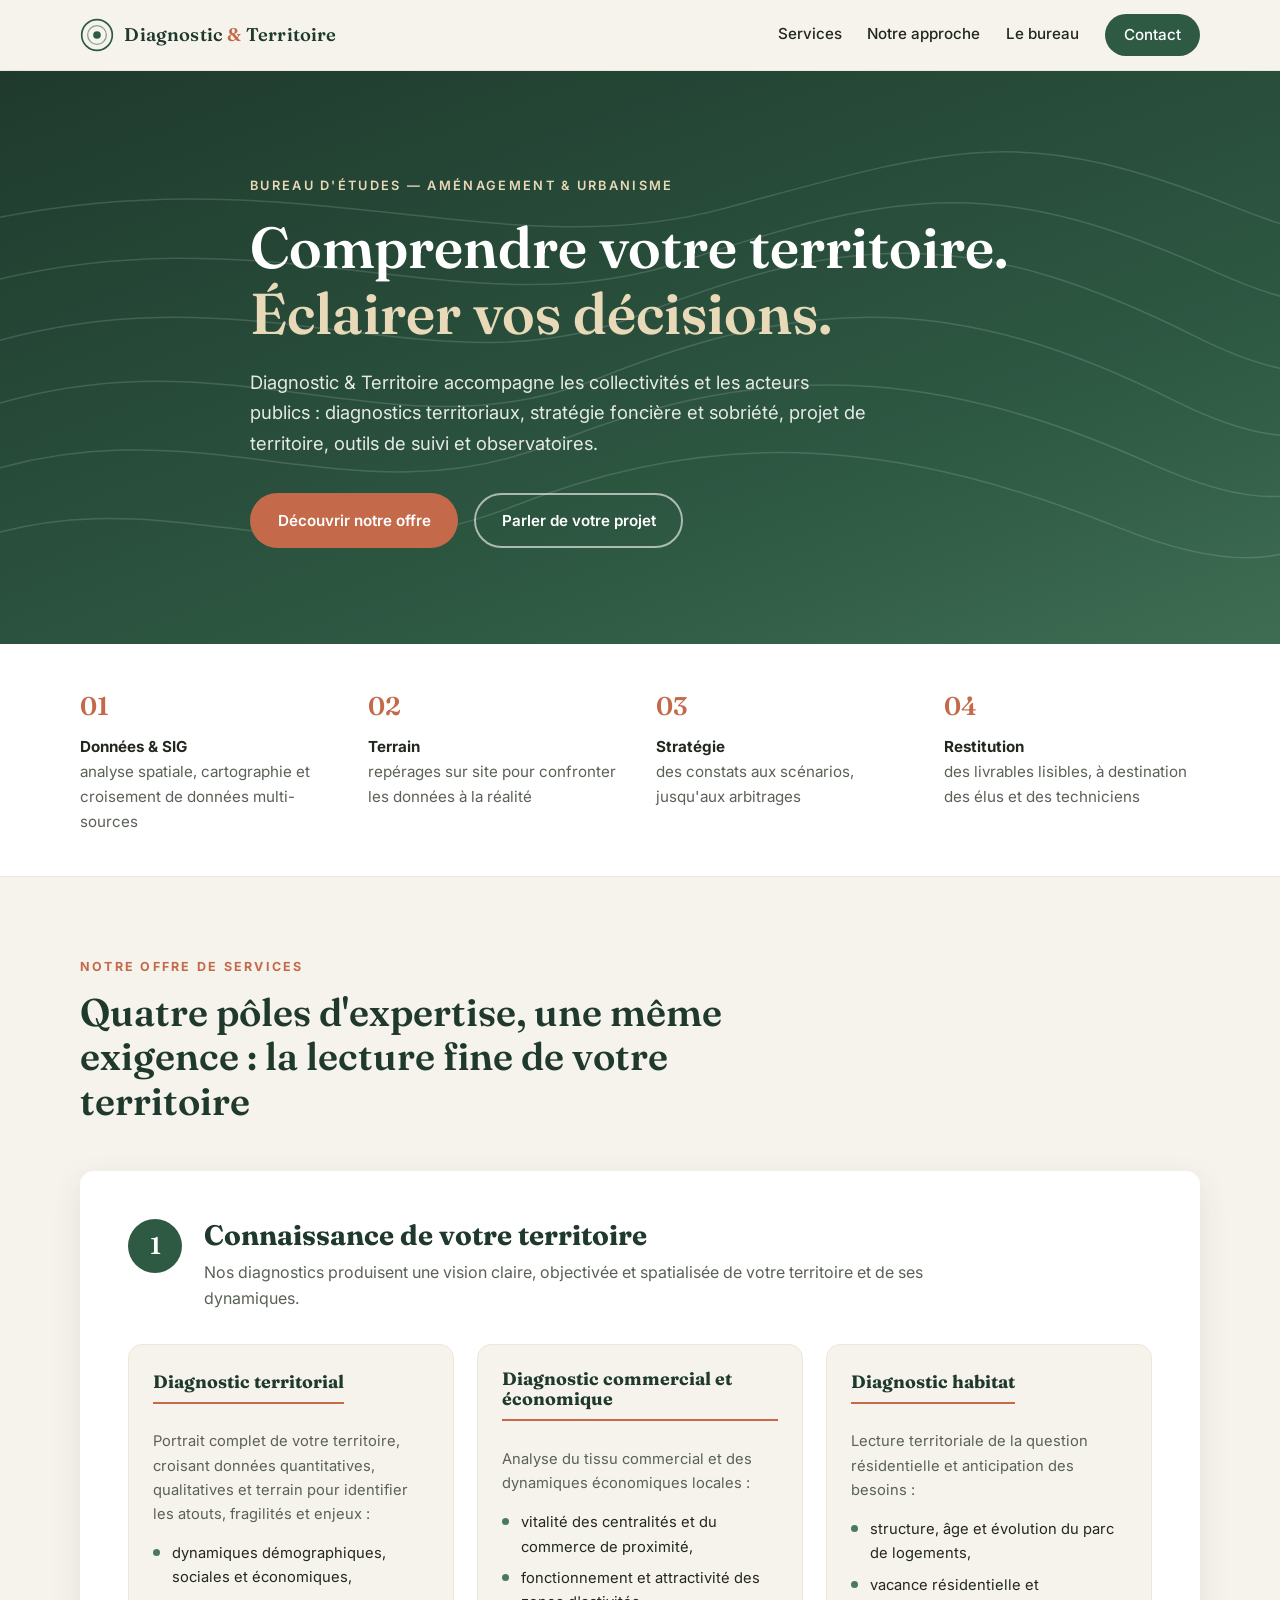
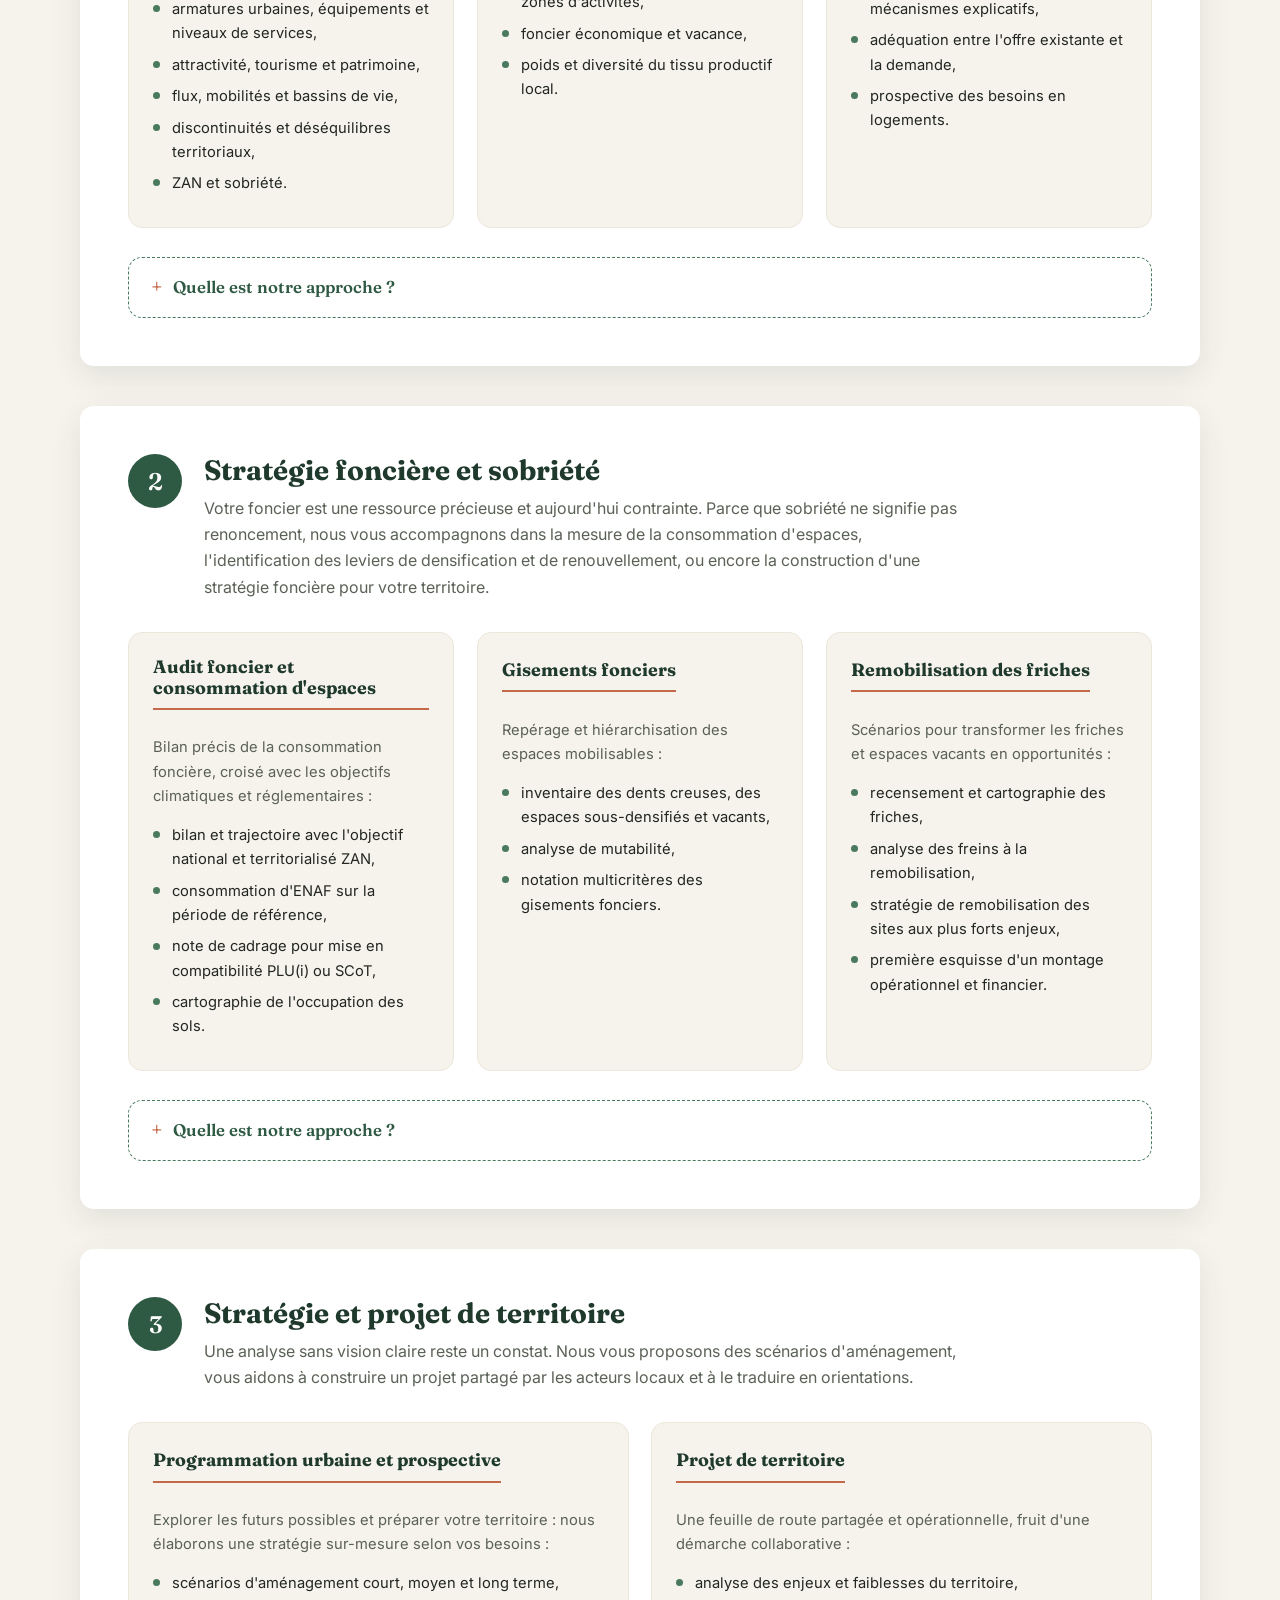
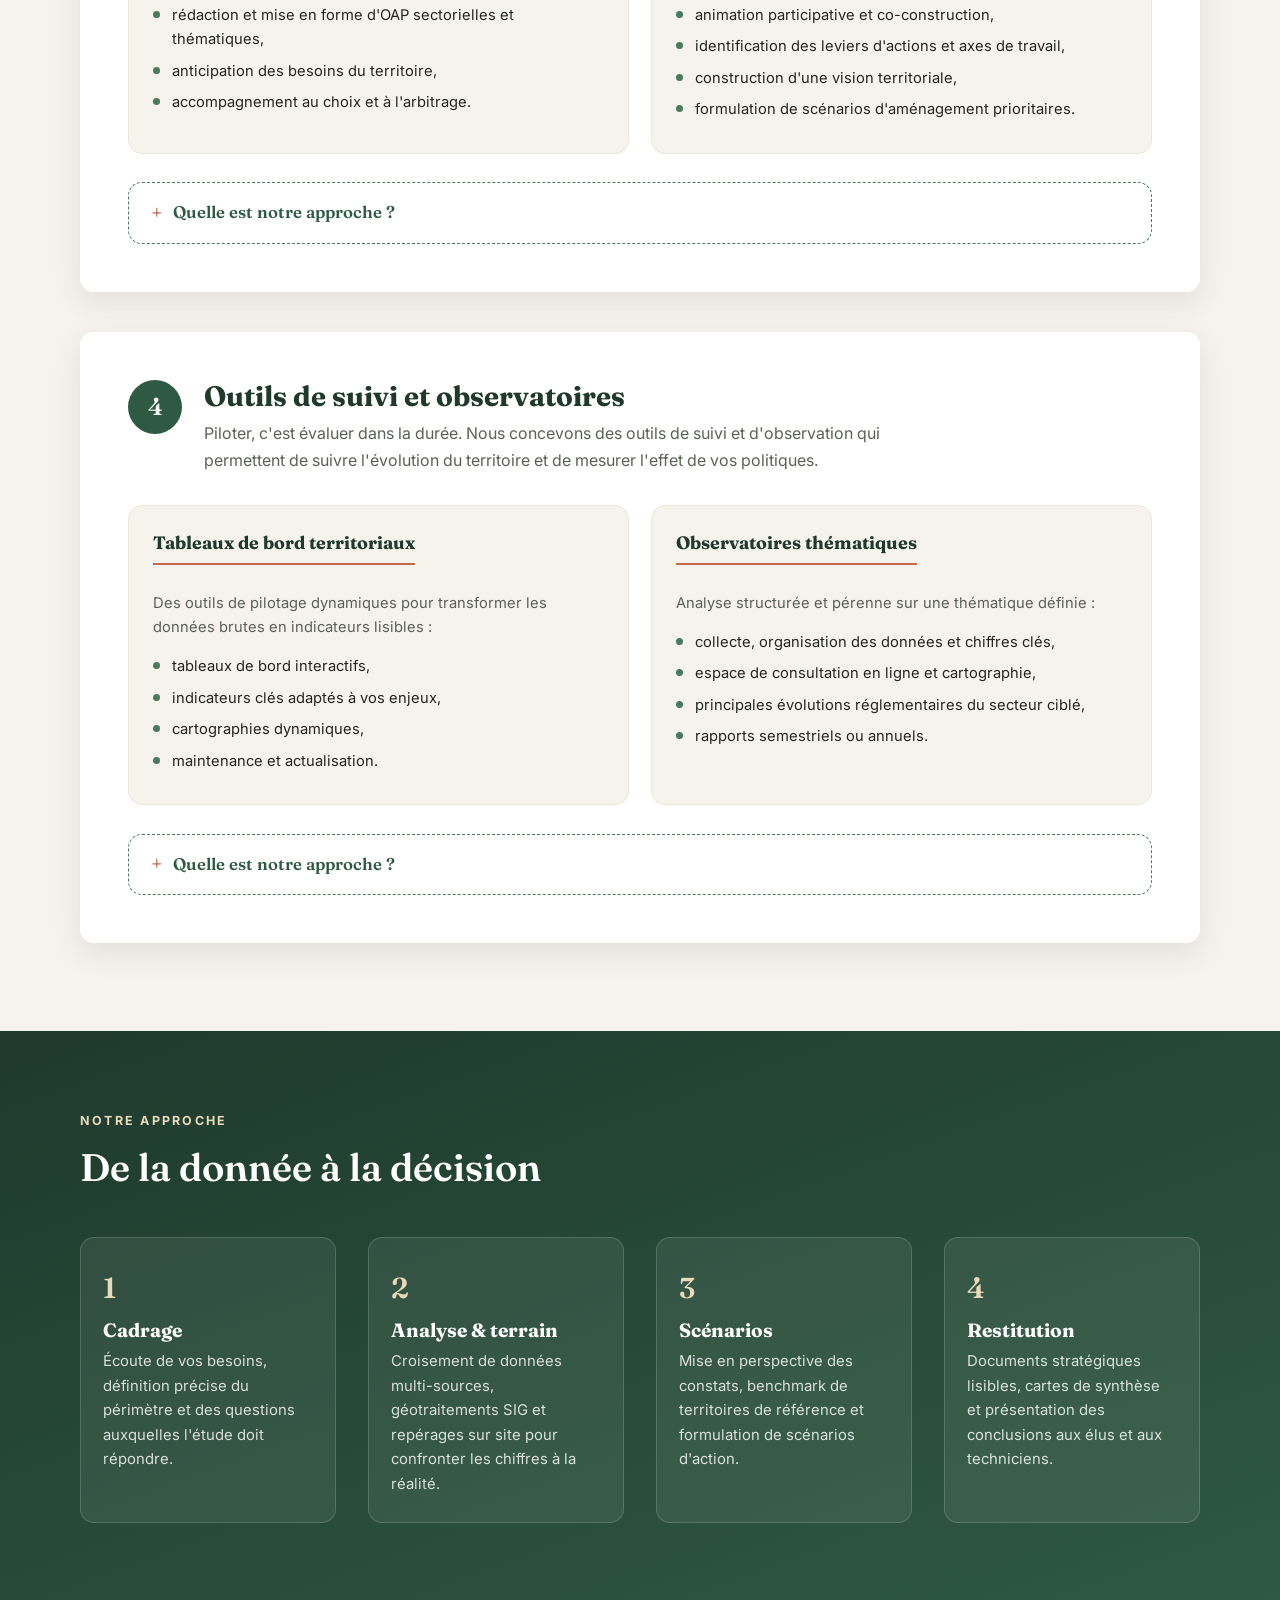
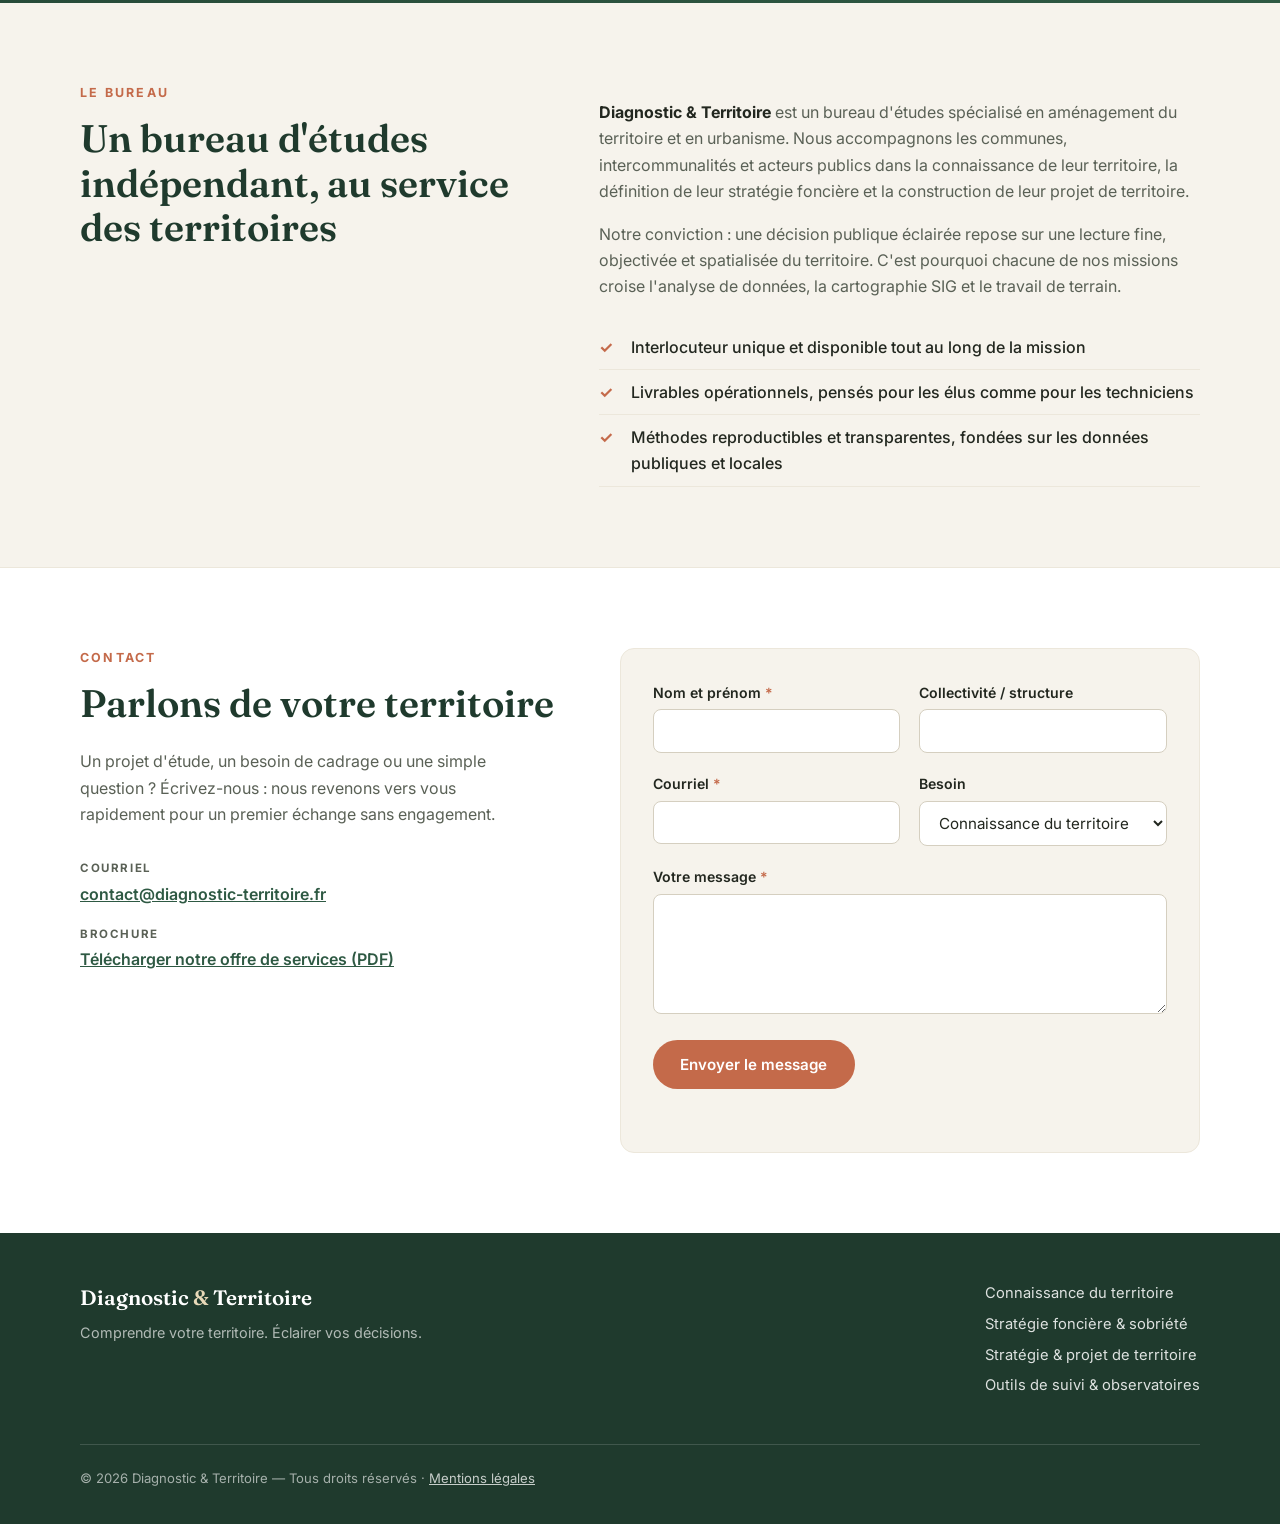
==== index.html @ be388ac7 "Créer le site vitrine de Diagnostic & Territoire Site statique complet construit à partir de la broc" ====
<!DOCTYPE html>
<html lang="fr">
<head>
  <meta charset="UTF-8">
  <meta name="viewport" content="width=device-width, initial-scale=1.0">
  <title>Diagnostic &amp; Territoire — Bureau d'études en aménagement du territoire</title>
  <meta name="description" content="Diagnostic & Territoire, bureau d'études en aménagement : diagnostics territoriaux, stratégie foncière et sobriété (ZAN), projet de territoire, observatoires et tableaux de bord. Comprendre votre territoire. Éclairer vos décisions.">
  <meta property="og:title" content="Diagnostic & Territoire — Bureau d'études">
  <meta property="og:description" content="Comprendre votre territoire. Éclairer vos décisions.">
  <meta property="og:type" content="website">
  <link rel="icon" href="favicon.svg" type="image/svg+xml">
  <link rel="preconnect" href="https://fonts.googleapis.com">
  <link rel="preconnect" href="https://fonts.gstatic.com" crossorigin>
  <link href="https://fonts.googleapis.com/css2?family=Fraunces:opsz,wght@9..144,400;9..144,500;9..144,600;9..144,700&family=Inter:wght@400;500;600;700&display=swap" rel="stylesheet">
  <link rel="stylesheet" href="styles.css">
</head>
<body>

  <!-- ===== En-tête ===== -->
  <header class="site-header" id="haut">
    <div class="container header-inner">
      <a href="#haut" class="brand" aria-label="Diagnostic & Territoire — retour à l'accueil">
        <svg class="brand-mark" viewBox="0 0 40 40" aria-hidden="true">
          <circle cx="20" cy="20" r="18" fill="none" stroke="currentColor" stroke-width="2"/>
          <circle cx="20" cy="20" r="11" fill="none" stroke="currentColor" stroke-width="1.5" opacity="0.55"/>
          <circle cx="20" cy="20" r="4.5" fill="currentColor"/>
        </svg>
        <span class="brand-name">Diagnostic <em>&amp;</em> Territoire</span>
      </a>
      <nav class="main-nav" id="main-nav" aria-label="Navigation principale">
        <a href="#services">Services</a>
        <a href="#approche">Notre approche</a>
        <a href="#apropos">Le bureau</a>
        <a href="#contact" class="nav-cta">Contact</a>
      </nav>
      <button class="nav-toggle" id="nav-toggle" aria-expanded="false" aria-controls="main-nav" aria-label="Ouvrir le menu">
        <span></span><span></span><span></span>
      </button>
    </div>
  </header>

  <main>

    <!-- ===== Héro ===== -->
    <section class="hero">
      <div class="hero-topo" aria-hidden="true">
        <svg viewBox="0 0 1200 600" preserveAspectRatio="xMidYMid slice">
          <g fill="none" stroke="currentColor" stroke-width="1.4">
            <path d="M-50 480 C 150 400, 280 520, 480 440 S 850 380, 1050 460 S 1250 420, 1300 440"/>
            <path d="M-50 420 C 180 330, 320 460, 520 380 S 880 310, 1080 400 S 1260 350, 1300 370"/>
            <path d="M-50 360 C 200 260, 360 400, 560 320 S 900 240, 1100 340 S 1270 280, 1300 300"/>
            <path d="M-50 300 C 220 200, 400 340, 600 260 S 920 180, 1120 280 S 1280 220, 1300 240"/>
            <path d="M-50 240 C 240 150, 430 280, 640 210 S 940 130, 1140 220 S 1285 165, 1300 180"/>
            <path d="M-50 180 C 260 100, 460 220, 680 160 S 960 80, 1160 160 S 1290 110, 1300 120"/>
          </g>
        </svg>
      </div>
      <div class="container hero-inner">
        <p class="hero-kicker reveal">Bureau d'études — aménagement &amp; urbanisme</p>
        <h1 class="reveal">Comprendre votre territoire.<br><span>Éclairer vos décisions.</span></h1>
        <p class="hero-lede reveal">
          Diagnostic &amp; Territoire accompagne les collectivités et les acteurs publics :
          diagnostics territoriaux, stratégie foncière et sobriété, projet de territoire,
          outils de suivi et observatoires.
        </p>
        <div class="hero-actions reveal">
          <a class="btn btn-primary" href="#services">Découvrir notre offre</a>
          <a class="btn btn-ghost" href="#contact">Parler de votre projet</a>
        </div>
      </div>
    </section>

    <!-- ===== Bandeau chiffres / piliers ===== -->
    <section class="pillars" aria-label="Nos piliers">
      <div class="container pillars-grid">
        <div class="pillar reveal">
          <span class="pillar-num">01</span>
          <p><strong>Données &amp; SIG</strong><br>analyse spatiale, cartographie et croisement de données multi-sources</p>
        </div>
        <div class="pillar reveal">
          <span class="pillar-num">02</span>
          <p><strong>Terrain</strong><br>repérages sur site pour confronter les données à la réalité</p>
        </div>
        <div class="pillar reveal">
          <span class="pillar-num">03</span>
          <p><strong>Stratégie</strong><br>des constats aux scénarios, jusqu'aux arbitrages</p>
        </div>
        <div class="pillar reveal">
          <span class="pillar-num">04</span>
          <p><strong>Restitution</strong><br>des livrables lisibles, à destination des élus et des techniciens</p>
        </div>
      </div>
    </section>

    <!-- ===== Services ===== -->
    <section class="services" id="services">
      <div class="container">
        <header class="section-head reveal">
          <p class="section-kicker">Notre offre de services</p>
          <h2>Quatre pôles d'expertise, une même exigence&nbsp;: la lecture fine de votre territoire</h2>
        </header>

        <!-- 1. Connaissance du territoire -->
        <article class="service reveal" id="connaissance">
          <div class="service-head">
            <span class="service-num">1</span>
            <div>
              <h3>Connaissance de votre territoire</h3>
              <p class="service-intro">Nos diagnostics produisent une vision claire, objectivée et spatialisée de votre territoire et de ses dynamiques.</p>
            </div>
          </div>
          <div class="service-grid">
            <div class="offer-card">
              <h4>Diagnostic territorial</h4>
              <p>Portrait complet de votre territoire, croisant données quantitatives, qualitatives et terrain pour identifier les atouts, fragilités et enjeux&nbsp;:</p>
              <ul>
                <li>dynamiques démographiques, sociales et économiques,</li>
                <li>armatures urbaines, équipements et niveaux de services,</li>
                <li>attractivité, tourisme et patrimoine,</li>
                <li>flux, mobilités et bassins de vie,</li>
                <li>discontinuités et déséquilibres territoriaux,</li>
                <li>ZAN et sobriété.</li>
              </ul>
            </div>
            <div class="offer-card">
              <h4>Diagnostic commercial et économique</h4>
              <p>Analyse du tissu commercial et des dynamiques économiques locales&nbsp;:</p>
              <ul>
                <li>vitalité des centralités et du commerce de proximité,</li>
                <li>fonctionnement et attractivité des zones d'activités,</li>
                <li>foncier économique et vacance,</li>
                <li>poids et diversité du tissu productif local.</li>
              </ul>
            </div>
            <div class="offer-card">
              <h4>Diagnostic habitat</h4>
              <p>Lecture territoriale de la question résidentielle et anticipation des besoins&nbsp;:</p>
              <ul>
                <li>structure, âge et évolution du parc de logements,</li>
                <li>vacance résidentielle et mécanismes explicatifs,</li>
                <li>adéquation entre l'offre existante et la demande,</li>
                <li>prospective des besoins en logements.</li>
              </ul>
            </div>
          </div>
          <details class="approach">
            <summary>Quelle est notre approche&nbsp;?</summary>
            <ul>
              <li><strong>Analyse spatiale et cartographie SIG&nbsp;:</strong> géotraitements, modélisations spatiales, cartes de synthèse.</li>
              <li><strong>Croisement de données multi-sources&nbsp;:</strong> exploitation des bases de données publiques et locales.</li>
              <li><strong>Terrain&nbsp;:</strong> repérages sur site pour confronter les données à la réalité.</li>
              <li><strong>Indicateurs territoriaux</strong>, benchmark avec des territoires de référence.</li>
              <li><strong>Synthèse et restitution&nbsp;:</strong> rédaction d'un document stratégique à destination des élus et des techniciens et présentation des conclusions.</li>
            </ul>
          </details>
        </article>

        <!-- 2. Stratégie foncière et sobriété -->
        <article class="service reveal" id="foncier">
          <div class="service-head">
            <span class="service-num">2</span>
            <div>
              <h3>Stratégie foncière et sobriété</h3>
              <p class="service-intro">Votre foncier est une ressource précieuse et aujourd'hui contrainte. Parce que sobriété ne signifie pas renoncement, nous vous accompagnons dans la mesure de la consommation d'espaces, l'identification des leviers de densification et de renouvellement, ou encore la construction d'une stratégie foncière pour votre territoire.</p>
            </div>
          </div>
          <div class="service-grid">
            <div class="offer-card">
              <h4>Audit foncier et consommation d'espaces</h4>
              <p>Bilan précis de la consommation foncière, croisé avec les objectifs climatiques et réglementaires&nbsp;:</p>
              <ul>
                <li>bilan et trajectoire avec l'objectif national et territorialisé ZAN,</li>
                <li>consommation d'ENAF sur la période de référence,</li>
                <li>note de cadrage pour mise en compatibilité PLU(i) ou SCoT,</li>
                <li>cartographie de l'occupation des sols.</li>
              </ul>
            </div>
            <div class="offer-card">
              <h4>Gisements fonciers</h4>
              <p>Repérage et hiérarchisation des espaces mobilisables&nbsp;:</p>
              <ul>
                <li>inventaire des dents creuses, des espaces sous-densifiés et vacants,</li>
                <li>analyse de mutabilité,</li>
                <li>notation multicritères des gisements fonciers.</li>
              </ul>
            </div>
            <div class="offer-card">
              <h4>Remobilisation des friches</h4>
              <p>Scénarios pour transformer les friches et espaces vacants en opportunités&nbsp;:</p>
              <ul>
                <li>recensement et cartographie des friches,</li>
                <li>analyse des freins à la remobilisation,</li>
                <li>stratégie de remobilisation des sites aux plus forts enjeux,</li>
                <li>première esquisse d'un montage opérationnel et financier.</li>
              </ul>
            </div>
          </div>
          <details class="approach">
            <summary>Quelle est notre approche&nbsp;?</summary>
            <ul>
              <li><strong>Télédétection et SIG&nbsp;:</strong> orthophotographie et vues diachroniques pour mesurer l'évolution de l'occupation des sols et détecter les espaces sous-utilisés.</li>
              <li><strong>Recensement des friches et identification de la vacance&nbsp;:</strong> analyse terrain, inventaires locaux et croisement avec les données sur la vacance.</li>
              <li><strong>Visites de terrain&nbsp;:</strong> qualifier l'état du bâti, les usages réels, les contraintes et le potentiel de gisements.</li>
            </ul>
          </details>
        </article>

        <!-- 3. Stratégie et projet de territoire -->
        <article class="service reveal" id="projet">
          <div class="service-head">
            <span class="service-num">3</span>
            <div>
              <h3>Stratégie et projet de territoire</h3>
              <p class="service-intro">Une analyse sans vision claire reste un constat. Nous vous proposons des scénarios d'aménagement, vous aidons à construire un projet partagé par les acteurs locaux et à le traduire en orientations.</p>
            </div>
          </div>
          <div class="service-grid two-cols">
            <div class="offer-card">
              <h4>Programmation urbaine et prospective</h4>
              <p>Explorer les futurs possibles et préparer votre territoire&nbsp;: nous élaborons une stratégie sur-mesure selon vos besoins&nbsp;:</p>
              <ul>
                <li>scénarios d'aménagement court, moyen et long terme,</li>
                <li>rédaction et mise en forme d'OAP sectorielles et thématiques,</li>
                <li>anticipation des besoins du territoire,</li>
                <li>accompagnement au choix et à l'arbitrage.</li>
              </ul>
            </div>
            <div class="offer-card">
              <h4>Projet de territoire</h4>
              <p>Une feuille de route partagée et opérationnelle, fruit d'une démarche collaborative&nbsp;:</p>
              <ul>
                <li>analyse des enjeux et faiblesses du territoire,</li>
                <li>animation participative et co-construction,</li>
                <li>identification des leviers d'actions et axes de travail,</li>
                <li>construction d'une vision territoriale,</li>
                <li>formulation de scénarios d'aménagement prioritaires.</li>
              </ul>
            </div>
          </div>
          <details class="approach">
            <summary>Quelle est notre approche&nbsp;?</summary>
            <ul>
              <li><strong>Diagnostic flash et cadrage&nbsp;:</strong> analyse transversale pour identifier rapidement les enjeux prioritaires et définir précisément les besoins de votre territoire.</li>
              <li><strong>Prospective territoriale&nbsp;:</strong> croisement des dynamiques locales pour anticiper les tendances et les mutations à venir.</li>
              <li><strong>Animation et co-construction&nbsp;:</strong> organisation d'ateliers de travail avec les élus, techniciens et acteurs du territoire pour forger une vision partagée, débattre des enjeux et faciliter les arbitrages politiques.</li>
              <li><strong>Scénarisation&nbsp;:</strong> élaboration de propositions d'aménagement, en s'appuyant sur l'étude de projets de référence inspirants et de retours d'expérience réussis.</li>
            </ul>
          </details>
        </article>

        <!-- 4. Outils de suivi et observatoires -->
        <article class="service reveal" id="observatoires">
          <div class="service-head">
            <span class="service-num">4</span>
            <div>
              <h3>Outils de suivi et observatoires</h3>
              <p class="service-intro">Piloter, c'est évaluer dans la durée. Nous concevons des outils de suivi et d'observation qui permettent de suivre l'évolution du territoire et de mesurer l'effet de vos politiques.</p>
            </div>
          </div>
          <div class="service-grid two-cols">
            <div class="offer-card">
              <h4>Tableaux de bord territoriaux</h4>
              <p>Des outils de pilotage dynamiques pour transformer les données brutes en indicateurs lisibles&nbsp;:</p>
              <ul>
                <li>tableaux de bord interactifs,</li>
                <li>indicateurs clés adaptés à vos enjeux,</li>
                <li>cartographies dynamiques,</li>
                <li>maintenance et actualisation.</li>
              </ul>
            </div>
            <div class="offer-card">
              <h4>Observatoires thématiques</h4>
              <p>Analyse structurée et pérenne sur une thématique définie&nbsp;:</p>
              <ul>
                <li>collecte, organisation des données et chiffres clés,</li>
                <li>espace de consultation en ligne et cartographie,</li>
                <li>principales évolutions réglementaires du secteur ciblé,</li>
                <li>rapports semestriels ou annuels.</li>
              </ul>
            </div>
          </div>
          <details class="approach">
            <summary>Quelle est notre approche&nbsp;?</summary>
            <ul>
              <li><strong>Récolte de données&nbsp;:</strong> constitution de nos propres indicateurs et suivi régulier des derniers jeux de données.</li>
              <li><strong>Valorisation des données&nbsp;:</strong> étude et mise en récit des indicateurs.</li>
              <li><strong>Format&nbsp;:</strong> adaptable selon le public visé.</li>
              <li>Des indicateurs facilement appréhendables et mobilisables dans le cadre de vos projets.</li>
            </ul>
          </details>
        </article>
      </div>
    </section>

    <!-- ===== Notre approche (transverse) ===== -->
    <section class="method" id="approche">
      <div class="container">
        <header class="section-head light reveal">
          <p class="section-kicker">Notre approche</p>
          <h2>De la donnée à la décision</h2>
        </header>
        <ol class="method-steps">
          <li class="reveal">
            <span class="step-num">1</span>
            <h3>Cadrage</h3>
            <p>Écoute de vos besoins, définition précise du périmètre et des questions auxquelles l'étude doit répondre.</p>
          </li>
          <li class="reveal">
            <span class="step-num">2</span>
            <h3>Analyse &amp; terrain</h3>
            <p>Croisement de données multi-sources, géotraitements SIG et repérages sur site pour confronter les chiffres à la réalité.</p>
          </li>
          <li class="reveal">
            <span class="step-num">3</span>
            <h3>Scénarios</h3>
            <p>Mise en perspective des constats, benchmark de territoires de référence et formulation de scénarios d'action.</p>
          </li>
          <li class="reveal">
            <span class="step-num">4</span>
            <h3>Restitution</h3>
            <p>Documents stratégiques lisibles, cartes de synthèse et présentation des conclusions aux élus et aux techniciens.</p>
          </li>
        </ol>
      </div>
    </section>

    <!-- ===== À propos ===== -->
    <section class="about" id="apropos">
      <div class="container about-grid">
        <div class="reveal">
          <p class="section-kicker">Le bureau</p>
          <h2>Un bureau d'études indépendant, au service des territoires</h2>
        </div>
        <div class="about-text reveal">
          <p>
            <strong>Diagnostic &amp; Territoire</strong> est un bureau d'études spécialisé en aménagement
            du territoire et en urbanisme. Nous accompagnons les communes, intercommunalités et
            acteurs publics dans la connaissance de leur territoire, la définition de leur stratégie
            foncière et la construction de leur projet de territoire.
          </p>
          <p>
            Notre conviction&nbsp;: une décision publique éclairée repose sur une lecture fine,
            objectivée et spatialisée du territoire. C'est pourquoi chacune de nos missions croise
            l'analyse de données, la cartographie SIG et le travail de terrain.
          </p>
          <ul class="about-list">
            <li>Interlocuteur unique et disponible tout au long de la mission</li>
            <li>Livrables opérationnels, pensés pour les élus comme pour les techniciens</li>
            <li>Méthodes reproductibles et transparentes, fondées sur les données publiques et locales</li>
          </ul>
        </div>
      </div>
    </section>

    <!-- ===== Contact ===== -->
    <section class="contact" id="contact">
      <div class="container contact-grid">
        <div class="reveal">
          <p class="section-kicker">Contact</p>
          <h2>Parlons de votre territoire</h2>
          <p class="contact-lede">
            Un projet d'étude, un besoin de cadrage ou une simple question&nbsp;?
            Écrivez-nous&nbsp;: nous revenons vers vous rapidement pour un premier échange sans engagement.
          </p>
          <ul class="contact-details">
            <li>
              <span class="contact-label">Courriel</span>
              <a href="mailto:contact@diagnostic-territoire.fr">contact@diagnostic-territoire.fr</a>
            </li>
            <li>
              <span class="contact-label">Brochure</span>
              <a href="brochure-offre-de-services.pdf" download>Télécharger notre offre de services (PDF)</a>
            </li>
          </ul>
        </div>
        <form class="contact-form reveal" id="contact-form" novalidate>
          <div class="form-row">
            <div class="form-field">
              <label for="cf-nom">Nom et prénom <span aria-hidden="true">*</span></label>
              <input type="text" id="cf-nom" name="nom" autocomplete="name" required>
            </div>
            <div class="form-field">
              <label for="cf-structure">Collectivité / structure</label>
              <input type="text" id="cf-structure" name="structure" autocomplete="organization">
            </div>
          </div>
          <div class="form-row">
            <div class="form-field">
              <label for="cf-email">Courriel <span aria-hidden="true">*</span></label>
              <input type="email" id="cf-email" name="email" autocomplete="email" required>
            </div>
            <div class="form-field">
              <label for="cf-sujet">Besoin</label>
              <select id="cf-sujet" name="sujet">
                <option>Connaissance du territoire</option>
                <option>Stratégie foncière et sobriété</option>
                <option>Stratégie et projet de territoire</option>
                <option>Outils de suivi et observatoires</option>
                <option>Autre demande</option>
              </select>
            </div>
          </div>
          <div class="form-field">
            <label for="cf-message">Votre message <span aria-hidden="true">*</span></label>
            <textarea id="cf-message" name="message" rows="5" required></textarea>
          </div>
          <button type="submit" class="btn btn-primary">Envoyer le message</button>
          <p class="form-note" id="form-note" role="status"></p>
        </form>
      </div>
    </section>
  </main>

  <!-- ===== Pied de page ===== -->
  <footer class="site-footer">
    <div class="container footer-inner">
      <div>
        <p class="footer-brand">Diagnostic <em>&amp;</em> Territoire</p>
        <p class="footer-tagline">Comprendre votre territoire. Éclairer vos décisions.</p>
      </div>
      <nav class="footer-nav" aria-label="Navigation du pied de page">
        <a href="#connaissance">Connaissance du territoire</a>
        <a href="#foncier">Stratégie foncière &amp; sobriété</a>
        <a href="#projet">Stratégie &amp; projet de territoire</a>
        <a href="#observatoires">Outils de suivi &amp; observatoires</a>
      </nav>
      <p class="footer-legal">© <span id="year"></span> Diagnostic &amp; Territoire — Tous droits réservés · <a href="mentions-legales.html">Mentions légales</a></p>
    </div>
  </footer>

  <script src="script.js"></script>
</body>
</html>
---- styles.css ----
/* =========================================================
   Diagnostic & Territoire — feuille de styles
   ========================================================= */

:root {
  --vert-fonce: #1f3a2d;
  --vert: #2e5943;
  --vert-clair: #4a7a5e;
  --terracotta: #c46a4a;
  --terracotta-fonce: #a95538;
  --sable: #f6f3ec;
  --sable-fonce: #ece7db;
  --encre: #22271f;
  --encre-douce: #5a6156;
  --blanc: #ffffff;
  --radius: 14px;
  --shadow: 0 10px 30px rgba(31, 58, 45, 0.10);
  --font-titre: "Fraunces", Georgia, serif;
  --font-texte: "Inter", system-ui, -apple-system, sans-serif;
}

* { box-sizing: border-box; }

html {
  scroll-behavior: smooth;
  scroll-padding-top: 5.5rem;
}

body {
  margin: 0;
  font-family: var(--font-texte);
  font-size: 1rem;
  line-height: 1.65;
  color: var(--encre);
  background: var(--sable);
}

img, svg { display: block; max-width: 100%; }

a { color: var(--vert); }

h1, h2, h3, h4 {
  font-family: var(--font-titre);
  line-height: 1.15;
  color: var(--vert-fonce);
  margin: 0 0 0.6em;
}

.container {
  width: min(1120px, 100% - 3rem);
  margin-inline: auto;
}

/* ---------- Boutons ---------- */
.btn {
  display: inline-block;
  padding: 0.8rem 1.6rem;
  border-radius: 999px;
  font-weight: 600;
  font-size: 0.95rem;
  text-decoration: none;
  border: 2px solid transparent;
  cursor: pointer;
  transition: background 0.2s ease, color 0.2s ease, border-color 0.2s ease, transform 0.15s ease;
}
.btn:hover { transform: translateY(-2px); }
.btn-primary {
  background: var(--terracotta);
  color: var(--blanc);
  font-family: var(--font-texte);
}
.btn-primary:hover { background: var(--terracotta-fonce); }
.btn-ghost {
  border-color: rgba(255, 255, 255, 0.6);
  color: var(--blanc);
}
.btn-ghost:hover { background: rgba(255, 255, 255, 0.12); }

/* ---------- En-tête ---------- */
.site-header {
  position: sticky;
  top: 0;
  z-index: 50;
  background: rgba(246, 243, 236, 0.92);
  backdrop-filter: blur(8px);
  border-bottom: 1px solid var(--sable-fonce);
}

.header-inner {
  display: flex;
  align-items: center;
  justify-content: space-between;
  gap: 1rem;
  padding: 0.85rem 0;
}

.brand {
  display: flex;
  align-items: center;
  gap: 0.65rem;
  text-decoration: none;
  color: var(--vert-fonce);
}
.brand-mark { width: 34px; height: 34px; color: var(--vert); flex: none; }
.brand-name {
  font-family: var(--font-titre);
  font-weight: 600;
  font-size: 1.15rem;
  letter-spacing: 0.01em;
}
.brand-name em { color: var(--terracotta); font-style: normal; }

.main-nav {
  display: flex;
  align-items: center;
  gap: 1.6rem;
}
.main-nav a {
  text-decoration: none;
  color: var(--encre);
  font-weight: 500;
  font-size: 0.95rem;
  padding: 0.3rem 0;
  border-bottom: 2px solid transparent;
  transition: color 0.2s ease, border-color 0.2s ease;
}
.main-nav a:hover { color: var(--vert); border-bottom-color: var(--terracotta); }
.main-nav .nav-cta {
  background: var(--vert);
  color: var(--blanc);
  padding: 0.55rem 1.2rem;
  border-radius: 999px;
  border-bottom: none;
}
.main-nav .nav-cta:hover { background: var(--vert-fonce); color: var(--blanc); }

.nav-toggle {
  display: none;
  flex-direction: column;
  gap: 5px;
  background: none;
  border: none;
  padding: 0.5rem;
  cursor: pointer;
}
.nav-toggle span {
  width: 24px;
  height: 2px;
  background: var(--vert-fonce);
  transition: transform 0.25s ease, opacity 0.25s ease;
}
.nav-toggle[aria-expanded="true"] span:nth-child(1) { transform: translateY(7px) rotate(45deg); }
.nav-toggle[aria-expanded="true"] span:nth-child(2) { opacity: 0; }
.nav-toggle[aria-expanded="true"] span:nth-child(3) { transform: translateY(-7px) rotate(-45deg); }

/* ---------- Héro ---------- */
.hero {
  position: relative;
  background: linear-gradient(160deg, var(--vert-fonce) 0%, var(--vert) 70%, var(--vert-clair) 120%);
  color: var(--blanc);
  overflow: hidden;
}
.hero-topo {
  position: absolute;
  inset: 0;
  color: rgba(255, 255, 255, 0.14);
  pointer-events: none;
}
.hero-topo svg { width: 100%; height: 100%; }

.hero-inner {
  position: relative;
  padding: 6.5rem 0 6rem;
  max-width: 780px;
}
.hero-kicker {
  text-transform: uppercase;
  letter-spacing: 0.18em;
  font-size: 0.8rem;
  font-weight: 600;
  color: #e8d9b8;
  margin: 0 0 1.2rem;
}
.hero h1 {
  color: var(--blanc);
  font-size: clamp(2.2rem, 5vw, 3.6rem);
  font-weight: 600;
  margin-bottom: 1.2rem;
}
.hero h1 span { color: #e8d9b8; }
.hero-lede {
  font-size: 1.15rem;
  color: rgba(255, 255, 255, 0.88);
  max-width: 620px;
  margin: 0 0 2.2rem;
}
.hero-actions { display: flex; flex-wrap: wrap; gap: 1rem; }

/* ---------- Piliers ---------- */
.pillars {
  background: var(--blanc);
  border-bottom: 1px solid var(--sable-fonce);
}
.pillars-grid {
  display: grid;
  grid-template-columns: repeat(4, 1fr);
  gap: 2rem;
  padding: 2.6rem 0;
}
.pillar-num {
  font-family: var(--font-titre);
  font-size: 1.6rem;
  color: var(--terracotta);
  font-weight: 600;
}
.pillar p { margin: 0.4rem 0 0; font-size: 0.95rem; color: var(--encre-douce); }
.pillar strong { color: var(--encre); }

/* ---------- Sections ---------- */
.section-head { max-width: 720px; margin-bottom: 3rem; }
.section-kicker {
  text-transform: uppercase;
  letter-spacing: 0.18em;
  font-size: 0.78rem;
  font-weight: 700;
  color: var(--terracotta);
  margin: 0 0 0.8rem;
}
.section-head h2, .about h2, .contact h2 {
  font-size: clamp(1.7rem, 3.4vw, 2.4rem);
  font-weight: 600;
}
.section-head.light h2 { color: var(--blanc); }
.section-head.light .section-kicker { color: #e8d9b8; }

/* ---------- Services ---------- */
.services { padding: 5rem 0 3rem; }

.service {
  background: var(--blanc);
  border-radius: var(--radius);
  box-shadow: var(--shadow);
  padding: clamp(1.5rem, 4vw, 3rem);
  margin-bottom: 2.5rem;
}

.service-head {
  display: flex;
  gap: 1.4rem;
  align-items: flex-start;
  margin-bottom: 2rem;
}
.service-num {
  flex: none;
  width: 54px;
  height: 54px;
  border-radius: 50%;
  background: var(--vert);
  color: var(--blanc);
  font-family: var(--font-titre);
  font-size: 1.5rem;
  font-weight: 600;
  display: grid;
  place-items: center;
}
.service-head h3 { font-size: clamp(1.35rem, 2.6vw, 1.75rem); margin-bottom: 0.5rem; }
.service-intro { color: var(--encre-douce); margin: 0; max-width: 760px; }

.service-grid {
  display: grid;
  grid-template-columns: repeat(3, 1fr);
  gap: 1.4rem;
}
.service-grid.two-cols { grid-template-columns: repeat(2, 1fr); }

.offer-card {
  background: var(--sable);
  border: 1px solid var(--sable-fonce);
  border-radius: var(--radius);
  padding: 1.5rem;
  transition: transform 0.2s ease, box-shadow 0.2s ease;
}
.offer-card:hover {
  transform: translateY(-4px);
  box-shadow: var(--shadow);
}
.offer-card h4 {
  font-size: 1.12rem;
  padding-bottom: 0.6rem;
  border-bottom: 2px solid var(--terracotta);
  display: inline-block;
}
.offer-card p { font-size: 0.92rem; color: var(--encre-douce); }
.offer-card ul {
  margin: 0.8rem 0 0;
  padding: 0;
  list-style: none;
  font-size: 0.92rem;
}
.offer-card li {
  padding-left: 1.2rem;
  position: relative;
  margin-bottom: 0.45rem;
}
.offer-card li::before {
  content: "";
  position: absolute;
  left: 0;
  top: 0.55em;
  width: 7px;
  height: 7px;
  border-radius: 50%;
  background: var(--vert-clair);
}

.approach {
  margin-top: 1.8rem;
  border: 1px dashed var(--vert-clair);
  border-radius: var(--radius);
  padding: 0;
  overflow: hidden;
}
.approach summary {
  cursor: pointer;
  list-style: none;
  padding: 1rem 1.4rem;
  font-family: var(--font-titre);
  font-weight: 600;
  font-size: 1.05rem;
  color: var(--vert);
  display: flex;
  align-items: center;
  gap: 0.6rem;
}
.approach summary::-webkit-details-marker { display: none; }
.approach summary::before {
  content: "+";
  font-size: 1.3rem;
  line-height: 1;
  color: var(--terracotta);
  transition: transform 0.2s ease;
}
.approach[open] summary::before { content: "–"; }
.approach ul {
  margin: 0;
  padding: 0 1.6rem 1.4rem 2.6rem;
  font-size: 0.95rem;
  color: var(--encre-douce);
}
.approach li { margin-bottom: 0.5rem; }
.approach strong { color: var(--encre); }

/* ---------- Méthode ---------- */
.method {
  background: linear-gradient(160deg, var(--vert-fonce), var(--vert));
  color: var(--blanc);
  padding: 5rem 0;
}
.method-steps {
  display: grid;
  grid-template-columns: repeat(4, 1fr);
  gap: 2rem;
  margin: 0;
  padding: 0;
  list-style: none;
  counter-reset: step;
}
.method-steps li {
  background: rgba(255, 255, 255, 0.07);
  border: 1px solid rgba(255, 255, 255, 0.16);
  border-radius: var(--radius);
  padding: 1.6rem 1.4rem;
}
.step-num {
  font-family: var(--font-titre);
  font-size: 1.8rem;
  font-weight: 600;
  color: #e8d9b8;
}
.method-steps h3 { color: var(--blanc); font-size: 1.2rem; margin: 0.5rem 0; }
.method-steps p { margin: 0; font-size: 0.93rem; color: rgba(255, 255, 255, 0.82); }

/* ---------- À propos ---------- */
.about { padding: 5rem 0; }
.about-grid {
  display: grid;
  grid-template-columns: 1fr 1.3fr;
  gap: 3.5rem;
  align-items: start;
}
.about-text p { color: var(--encre-douce); }
.about-text strong { color: var(--encre); }
.about-list {
  margin: 1.6rem 0 0;
  padding: 0;
  list-style: none;
}
.about-list li {
  position: relative;
  padding: 0.55rem 0 0.55rem 2rem;
  font-weight: 500;
  border-bottom: 1px solid var(--sable-fonce);
}
.about-list li::before {
  content: "✓";
  position: absolute;
  left: 0;
  color: var(--terracotta);
  font-weight: 700;
}

/* ---------- Contact ---------- */
.contact {
  background: var(--blanc);
  border-top: 1px solid var(--sable-fonce);
  padding: 5rem 0;
}
.contact-grid {
  display: grid;
  grid-template-columns: 1fr 1.2fr;
  gap: 3.5rem;
  align-items: start;
}
.contact-lede { color: var(--encre-douce); max-width: 460px; }
.contact-details {
  margin: 2rem 0 0;
  padding: 0;
  list-style: none;
}
.contact-details li { margin-bottom: 1.1rem; }
.contact-label {
  display: block;
  text-transform: uppercase;
  letter-spacing: 0.14em;
  font-size: 0.72rem;
  font-weight: 700;
  color: var(--encre-douce);
  margin-bottom: 0.15rem;
}
.contact-details a { font-weight: 600; color: var(--vert); }

.contact-form {
  background: var(--sable);
  border: 1px solid var(--sable-fonce);
  border-radius: var(--radius);
  padding: 2rem;
}
.form-row {
  display: grid;
  grid-template-columns: 1fr 1fr;
  gap: 1.2rem;
}
.form-field { margin-bottom: 1.2rem; }
.form-field label {
  display: block;
  font-weight: 600;
  font-size: 0.88rem;
  margin-bottom: 0.35rem;
}
.form-field label span { color: var(--terracotta); }
.form-field input,
.form-field select,
.form-field textarea {
  width: 100%;
  padding: 0.7rem 0.9rem;
  border: 1px solid #d5cfc0;
  border-radius: 8px;
  background: var(--blanc);
  font-family: var(--font-texte);
  font-size: 0.95rem;
  color: var(--encre);
  transition: border-color 0.2s ease, box-shadow 0.2s ease;
}
.form-field textarea { resize: vertical; }
.form-field input:focus,
.form-field select:focus,
.form-field textarea:focus {
  outline: none;
  border-color: var(--vert);
  box-shadow: 0 0 0 3px rgba(46, 89, 67, 0.15);
}
.form-field input.invalid,
.form-field textarea.invalid { border-color: var(--terracotta-fonce); }
.form-note {
  margin: 0.9rem 0 0;
  font-size: 0.9rem;
  color: var(--vert);
  font-weight: 500;
  min-height: 1.2em;
}
.form-note.error { color: var(--terracotta-fonce); }

/* ---------- Pied de page ---------- */
.site-footer {
  background: var(--vert-fonce);
  color: rgba(255, 255, 255, 0.85);
  padding: 3rem 0 2.2rem;
}
.footer-inner {
  display: grid;
  grid-template-columns: 1fr auto;
  gap: 1.5rem 3rem;
  align-items: start;
}
.footer-brand {
  font-family: var(--font-titre);
  font-size: 1.3rem;
  font-weight: 600;
  color: var(--blanc);
  margin: 0;
}
.footer-brand em { color: #e8d9b8; font-style: normal; }
.footer-tagline { margin: 0.3rem 0 0; font-size: 0.9rem; color: rgba(255, 255, 255, 0.65); }
.footer-nav {
  display: flex;
  flex-direction: column;
  gap: 0.4rem;
}
.footer-nav a {
  color: rgba(255, 255, 255, 0.85);
  text-decoration: none;
  font-size: 0.92rem;
}
.footer-nav a:hover { color: #e8d9b8; }
.footer-legal {
  grid-column: 1 / -1;
  margin: 1.4rem 0 0;
  padding-top: 1.4rem;
  border-top: 1px solid rgba(255, 255, 255, 0.15);
  font-size: 0.82rem;
  color: rgba(255, 255, 255, 0.6);
}
.footer-legal a { color: rgba(255, 255, 255, 0.75); }

/* ---------- Animations d'apparition ---------- */
.reveal {
  opacity: 0;
  transform: translateY(24px);
  transition: opacity 0.6s ease, transform 0.6s ease;
}
.reveal.visible {
  opacity: 1;
  transform: none;
}
@media (prefers-reduced-motion: reduce) {
  html { scroll-behavior: auto; }
  .reveal { opacity: 1; transform: none; transition: none; }
}

/* ---------- Responsive ---------- */
@media (max-width: 900px) {
  .pillars-grid { grid-template-columns: repeat(2, 1fr); }
  .service-grid,
  .service-grid.two-cols { grid-template-columns: 1fr; }
  .method-steps { grid-template-columns: repeat(2, 1fr); }
  .about-grid,
  .contact-grid { grid-template-columns: 1fr; gap: 2rem; }
}

@media (max-width: 720px) {
  .nav-toggle { display: flex; }
  .main-nav {
    position: absolute;
    top: 100%;
    left: 0;
    right: 0;
    flex-direction: column;
    align-items: stretch;
    gap: 0;
    background: var(--sable);
    border-bottom: 1px solid var(--sable-fonce);
    padding: 0.5rem 1.5rem 1rem;
    display: none;
  }
  .main-nav.open { display: flex; }
  .main-nav a { padding: 0.8rem 0; border-bottom: 1px solid var(--sable-fonce); }
  .main-nav .nav-cta { margin-top: 0.8rem; text-align: center; }
  .hero-inner { padding: 4.5rem 0 4rem; }
  .method-steps { grid-template-columns: 1fr; }
  .pillars-grid { grid-template-columns: 1fr; gap: 1.4rem; }
  .form-row { grid-template-columns: 1fr; gap: 0; }
  .service-head { flex-direction: column; gap: 0.8rem; }
}
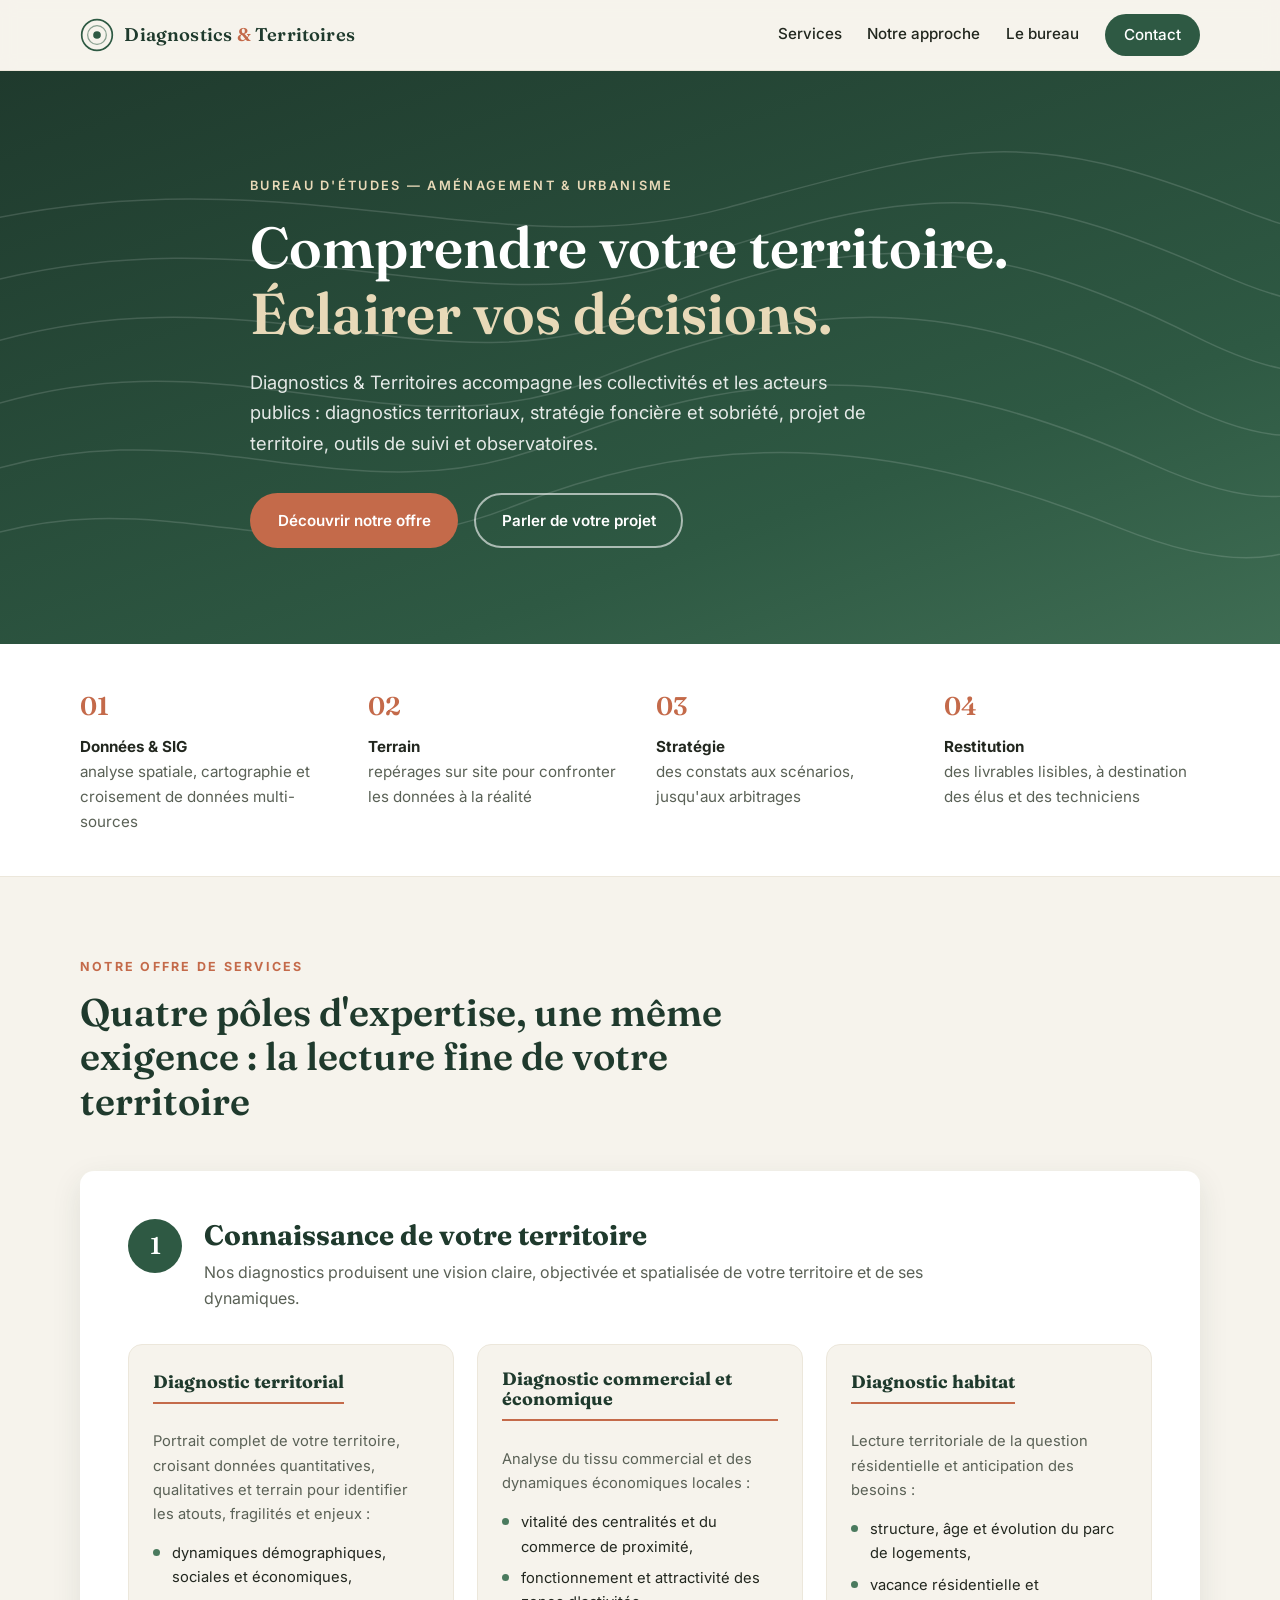
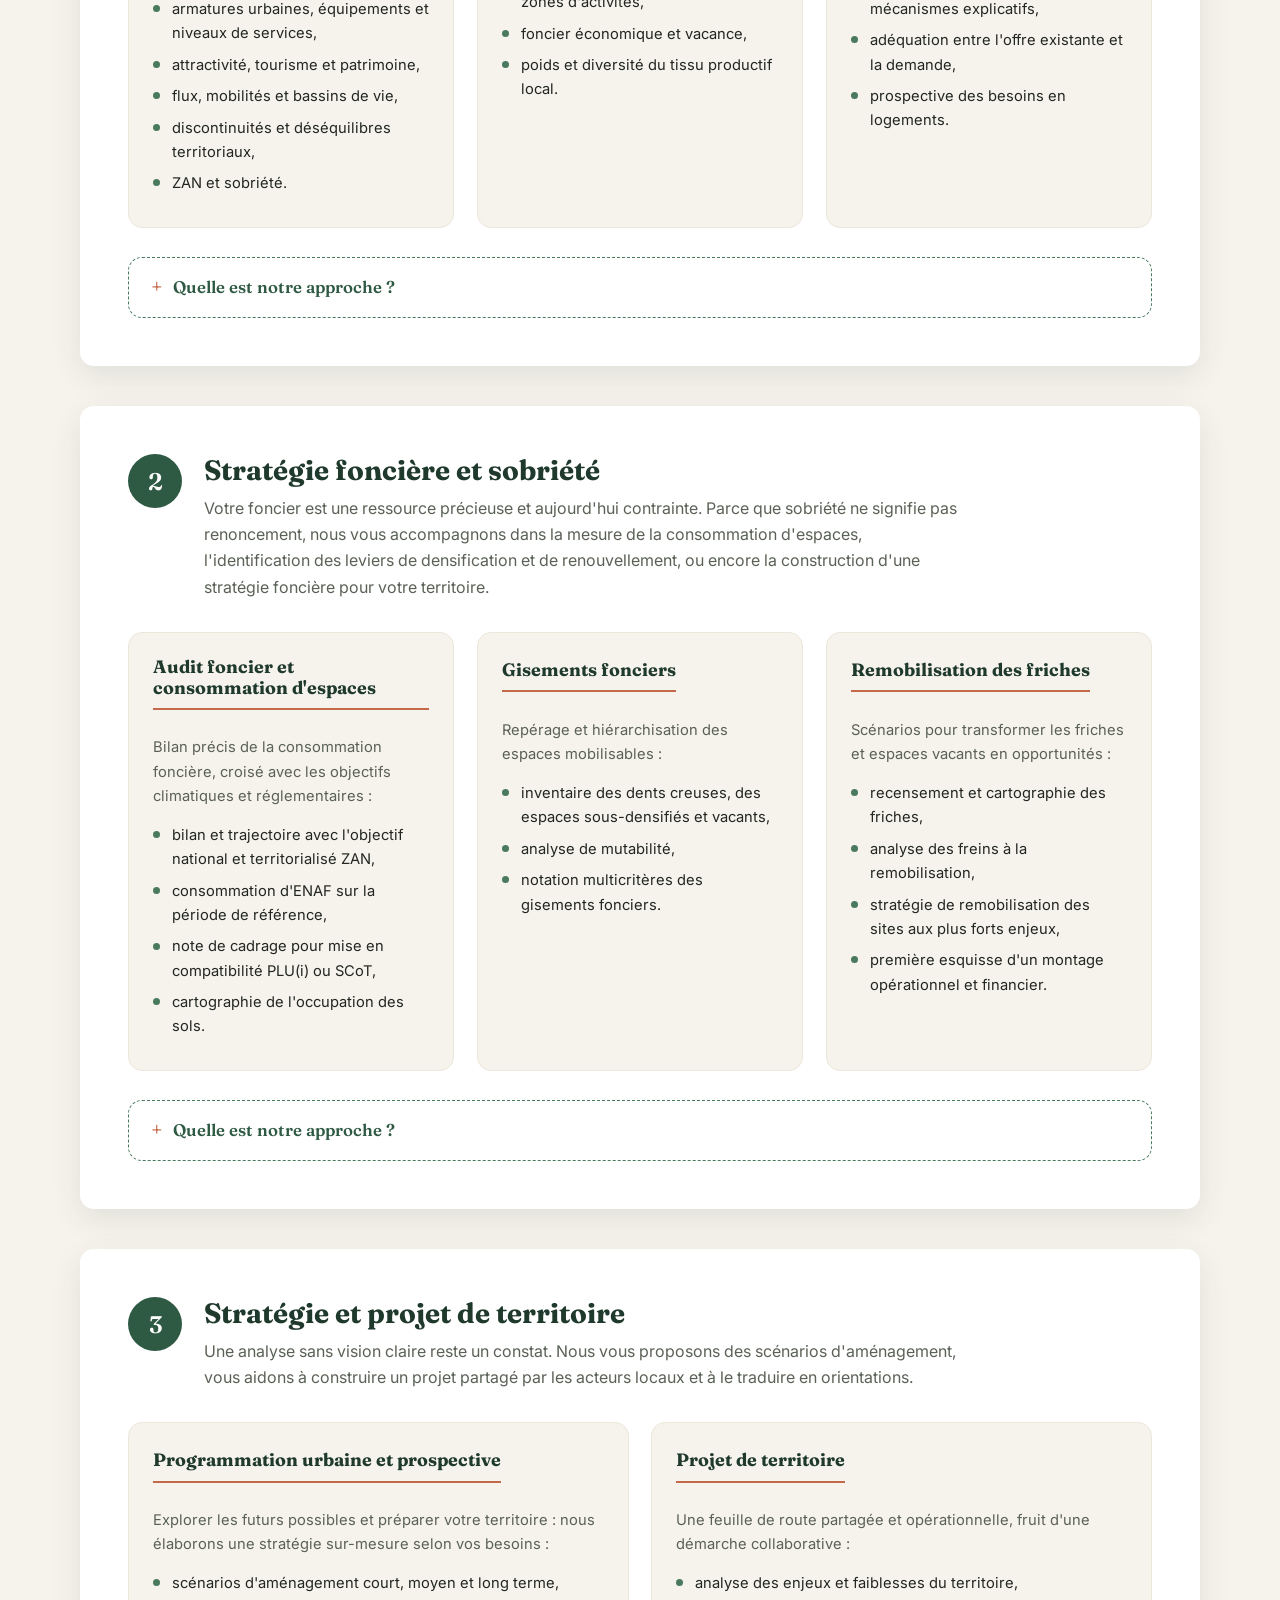
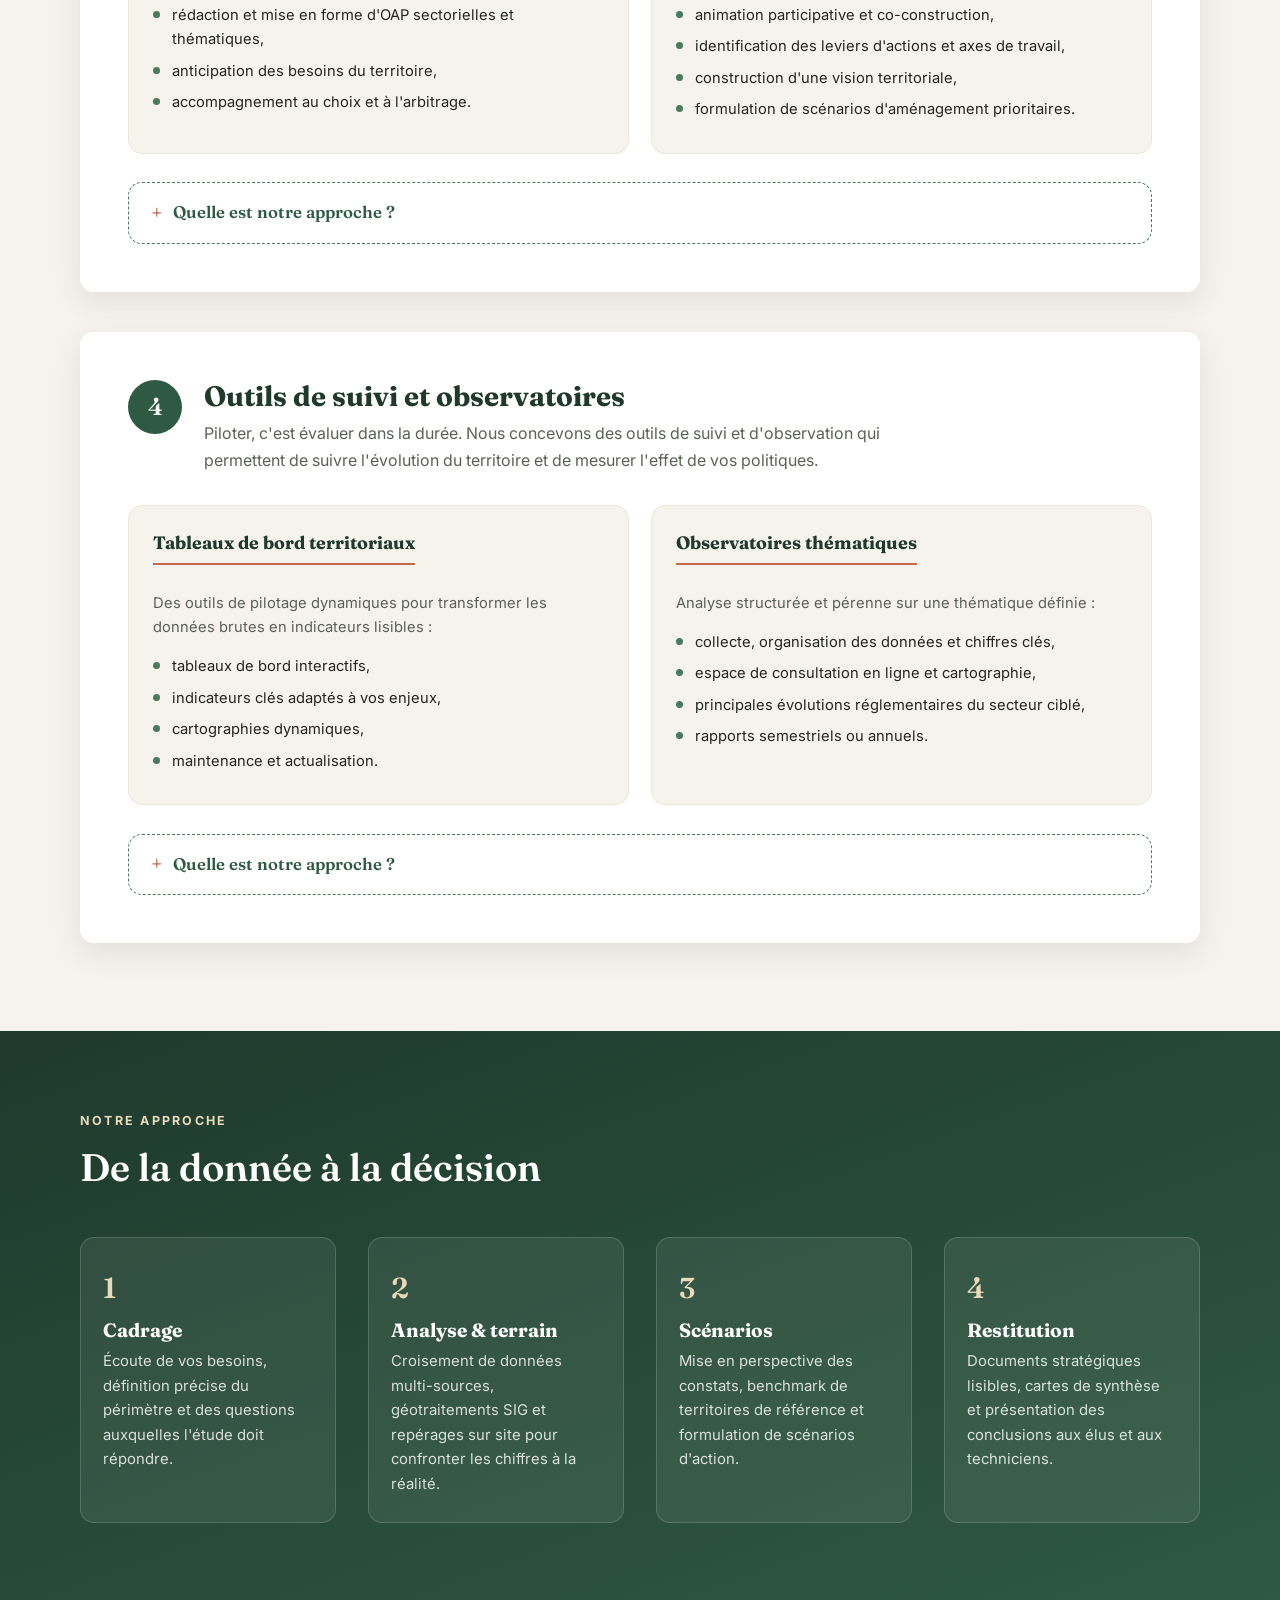
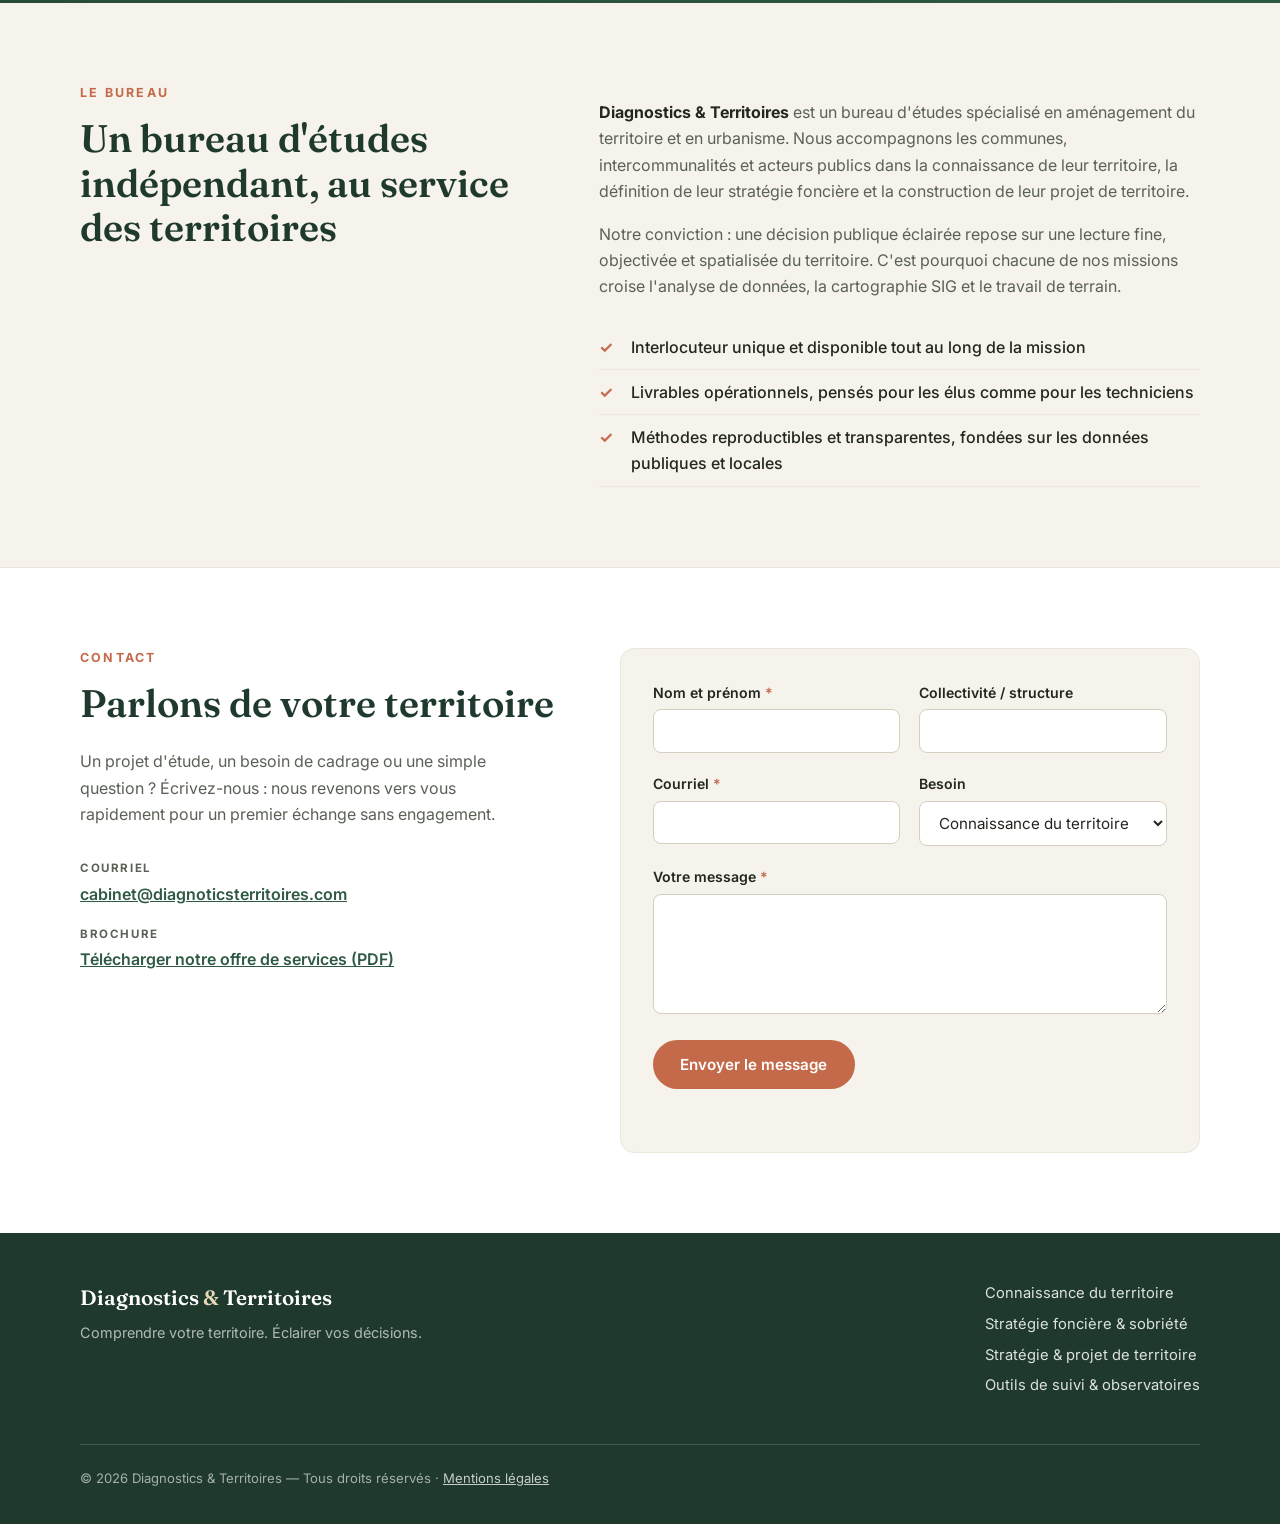
==== commit 3ba8f60e: "Renseigner les informations légales et l'adresse de contact - Mentions légales complétées depuis le " ====
--- a/index.html
+++ b/index.html
@@ -3,9 +3,9 @@
 <head>
   <meta charset="UTF-8">
   <meta name="viewport" content="width=device-width, initial-scale=1.0">
-  <title>Diagnostic &amp; Territoire — Bureau d'études en aménagement du territoire</title>
-  <meta name="description" content="Diagnostic & Territoire, bureau d'études en aménagement : diagnostics territoriaux, stratégie foncière et sobriété (ZAN), projet de territoire, observatoires et tableaux de bord. Comprendre votre territoire. Éclairer vos décisions.">
-  <meta property="og:title" content="Diagnostic & Territoire — Bureau d'études">
+  <title>Diagnostics &amp; Territoires — Bureau d'études en aménagement du territoire</title>
+  <meta name="description" content="Diagnostics & Territoires, bureau d'études en aménagement : diagnostics territoriaux, stratégie foncière et sobriété (ZAN), projet de territoire, observatoires et tableaux de bord. Comprendre votre territoire. Éclairer vos décisions.">
+  <meta property="og:title" content="Diagnostics & Territoires — Bureau d'études">
   <meta property="og:description" content="Comprendre votre territoire. Éclairer vos décisions.">
   <meta property="og:type" content="website">
   <link rel="icon" href="favicon.svg" type="image/svg+xml">
@@ -19,13 +19,13 @@
   <!-- ===== En-tête ===== -->
   <header class="site-header" id="haut">
     <div class="container header-inner">
-      <a href="#haut" class="brand" aria-label="Diagnostic & Territoire — retour à l'accueil">
+      <a href="#haut" class="brand" aria-label="Diagnostics & Territoires — retour à l'accueil">
         <svg class="brand-mark" viewBox="0 0 40 40" aria-hidden="true">
           <circle cx="20" cy="20" r="18" fill="none" stroke="currentColor" stroke-width="2"/>
           <circle cx="20" cy="20" r="11" fill="none" stroke="currentColor" stroke-width="1.5" opacity="0.55"/>
           <circle cx="20" cy="20" r="4.5" fill="currentColor"/>
         </svg>
-        <span class="brand-name">Diagnostic <em>&amp;</em> Territoire</span>
+        <span class="brand-name">Diagnostics <em>&amp;</em> Territoires</span>
       </a>
       <nav class="main-nav" id="main-nav" aria-label="Navigation principale">
         <a href="#services">Services</a>
@@ -59,7 +59,7 @@
         <p class="hero-kicker reveal">Bureau d'études — aménagement &amp; urbanisme</p>
         <h1 class="reveal">Comprendre votre territoire.<br><span>Éclairer vos décisions.</span></h1>
         <p class="hero-lede reveal">
-          Diagnostic &amp; Territoire accompagne les collectivités et les acteurs publics :
+          Diagnostics &amp; Territoires accompagne les collectivités et les acteurs publics :
           diagnostics territoriaux, stratégie foncière et sobriété, projet de territoire,
           outils de suivi et observatoires.
         </p>
@@ -333,7 +333,7 @@
         </div>
         <div class="about-text reveal">
           <p>
-            <strong>Diagnostic &amp; Territoire</strong> est un bureau d'études spécialisé en aménagement
+            <strong>Diagnostics &amp; Territoires</strong> est un bureau d'études spécialisé en aménagement
             du territoire et en urbanisme. Nous accompagnons les communes, intercommunalités et
             acteurs publics dans la connaissance de leur territoire, la définition de leur stratégie
             foncière et la construction de leur projet de territoire.
@@ -365,7 +365,7 @@
           <ul class="contact-details">
             <li>
               <span class="contact-label">Courriel</span>
-              <a href="mailto:contact@diagnostic-territoire.fr">contact@diagnostic-territoire.fr</a>
+              <a href="mailto:cabinet@diagnoticsterritoires.com">cabinet@diagnoticsterritoires.com</a>
             </li>
             <li>
               <span class="contact-label">Brochure</span>
@@ -415,7 +415,7 @@
   <footer class="site-footer">
     <div class="container footer-inner">
       <div>
-        <p class="footer-brand">Diagnostic <em>&amp;</em> Territoire</p>
+        <p class="footer-brand">Diagnostics <em>&amp;</em> Territoires</p>
         <p class="footer-tagline">Comprendre votre territoire. Éclairer vos décisions.</p>
       </div>
       <nav class="footer-nav" aria-label="Navigation du pied de page">
@@ -424,7 +424,7 @@
         <a href="#projet">Stratégie &amp; projet de territoire</a>
         <a href="#observatoires">Outils de suivi &amp; observatoires</a>
       </nav>
-      <p class="footer-legal">© <span id="year"></span> Diagnostic &amp; Territoire — Tous droits réservés · <a href="mentions-legales.html">Mentions légales</a></p>
+      <p class="footer-legal">© <span id="year"></span> Diagnostics &amp; Territoires — Tous droits réservés · <a href="mentions-legales.html">Mentions légales</a></p>
     </div>
   </footer>
 
